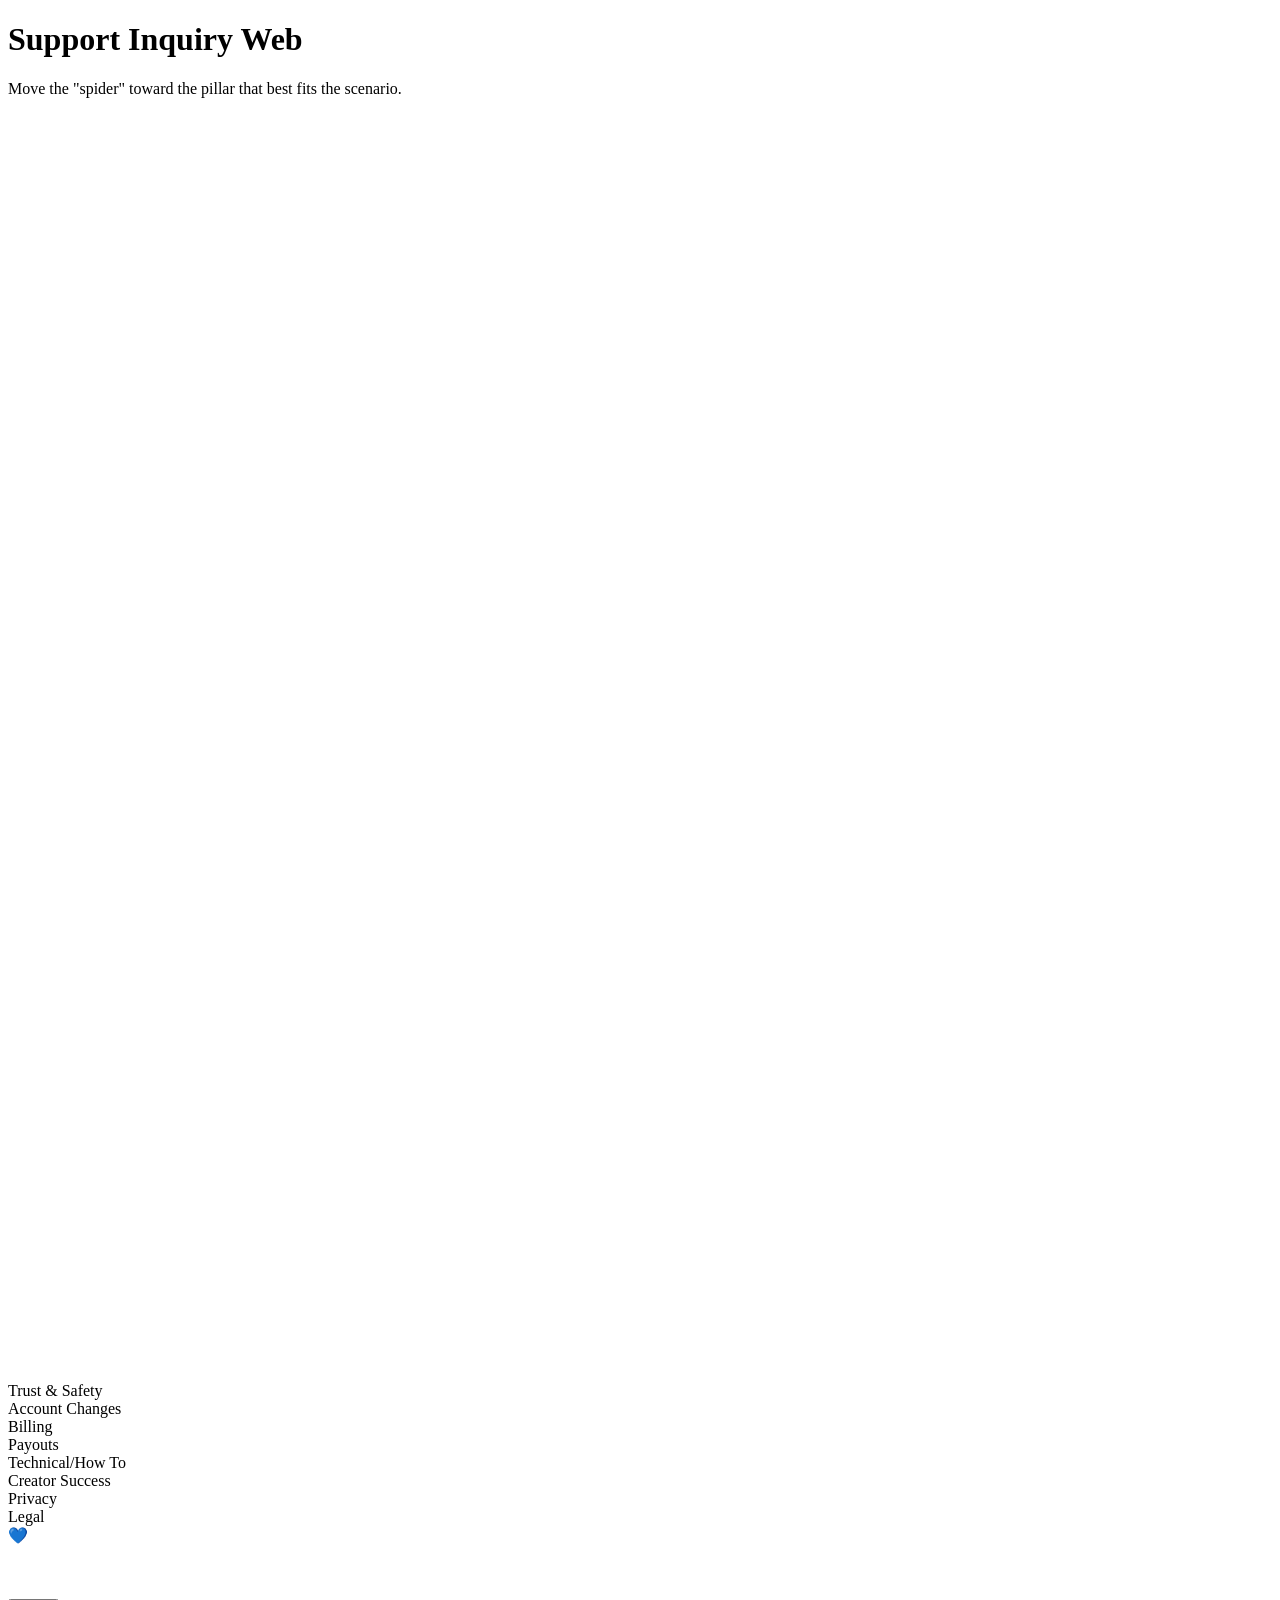
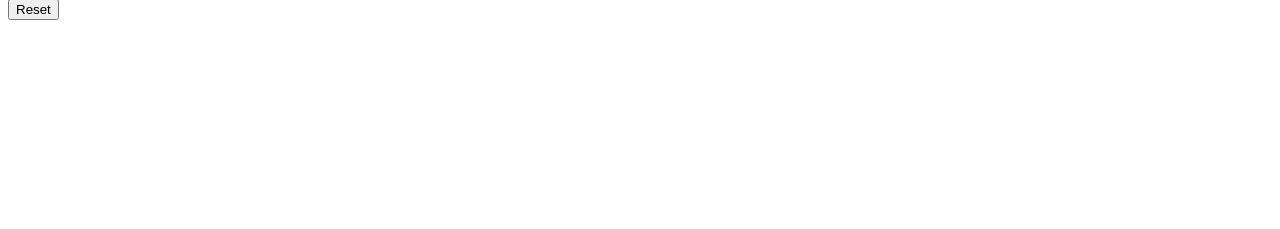
==== inquiry-routing/index.html @ e5bd2bcf "Create index.html for Support Inquiry Web This HTML file serves as the structure for the Support Inq" ====
<!DOCTYPE html>
<html>
<head>
  <meta charset="UTF-8">
  <meta name="viewport" content="width=device-width, initial-scale=1.0">
  <meta name="color-scheme" content="light dark">
  <title>Support Inquiry Web</title>

  <link rel="stylesheet" href="supportWeb.css">
  <link rel="icon" type="image/svg+xml" href="..assets/fansly_logo.png">
</head>

<body>
  <h1>Support Inquiry Web</h1>
  <p>Move the "spider" toward the pillar that best fits the scenario.</p>

  <div class="web" id="web">

    <svg class="radar-fill" viewBox="0 0 700 700">
      <polygon id="radarShape" points="" />
    </svg>

    <div class="spoke" style="transform: rotate(0deg);"></div>
    <div class="spoke" style="transform: rotate(45deg);"></div>
    <div class="spoke" style="transform: rotate(90deg);"></div>
    <div class="spoke" style="transform: rotate(135deg);"></div>
    <div class="spoke" style="transform: rotate(180deg);"></div>
    <div class="spoke" style="transform: rotate(225deg);"></div>
    <div class="spoke" style="transform: rotate(270deg);"></div>
    <div class="spoke" style="transform: rotate(315deg);"></div>

    <div class="label trust-label" 
         data-tooltip="Examples: model release, applications, banned accounts"
         data-category="trust">Trust & Safety</div>
    <div class="label account-label" 
         data-tooltip="Examples: compromised accounts, account restoration, username or email changes, locating lost accounts"
         data-category="account">Account Changes</div>
    <div class="label billing-label" 
         data-tooltip="Examples: payment issues, delayed transactions, refund requests"
         data-category="billing">Billing</div>
    <div class="label payouts-label" 
         data-tooltip="Examples: invoice requests, payout method inquiries, delayed payouts"
         data-category="payouts">Payouts</div>
    <div class="label technical-label" 
         data-tooltip="Examples: troubleshooting, how a feature works, intended behavior"
         data-category="technical">Technical/How To</div>
    <div class="label creator-label" 
         data-tooltip="Examples: partnership inquiries, marketing related"
         data-category="creator">Creator Success</div>
    <div class="label privacy-label" 
         data-tooltip="Examples: DMCA, delete my data, copy of data"
         data-category="privacy">Privacy</div>
    <div class="label legal-label" 
         data-tooltip="Examples: law enforcement requests, allegations of discrimination"
         data-category="legal">Legal</div>

    <div class="center"></div>
    <div id="spider">💙</div>
  </div>

  <br>
  <br>
  <br>

  <button class="reset-button" onclick="resetMarker()">Reset</button>

  <script src="supportWeb.js"></script>
</body>
</html>
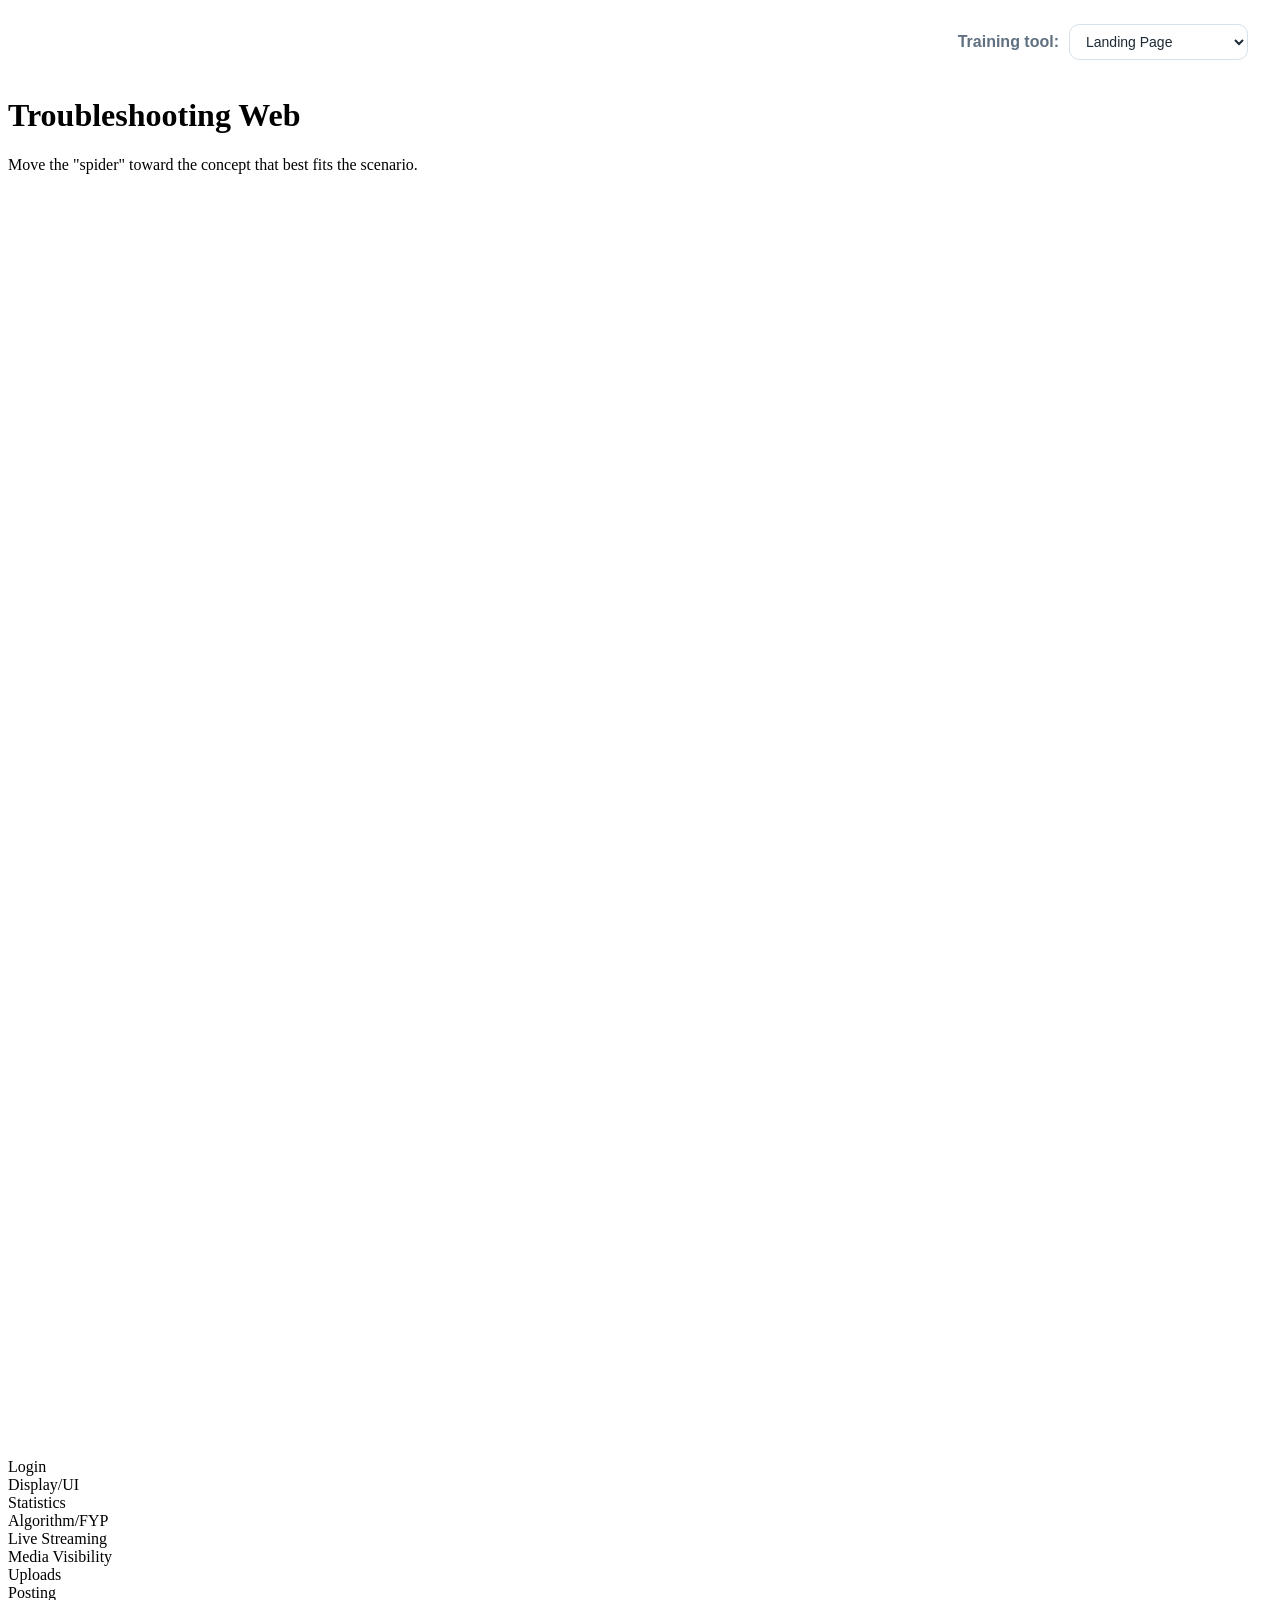
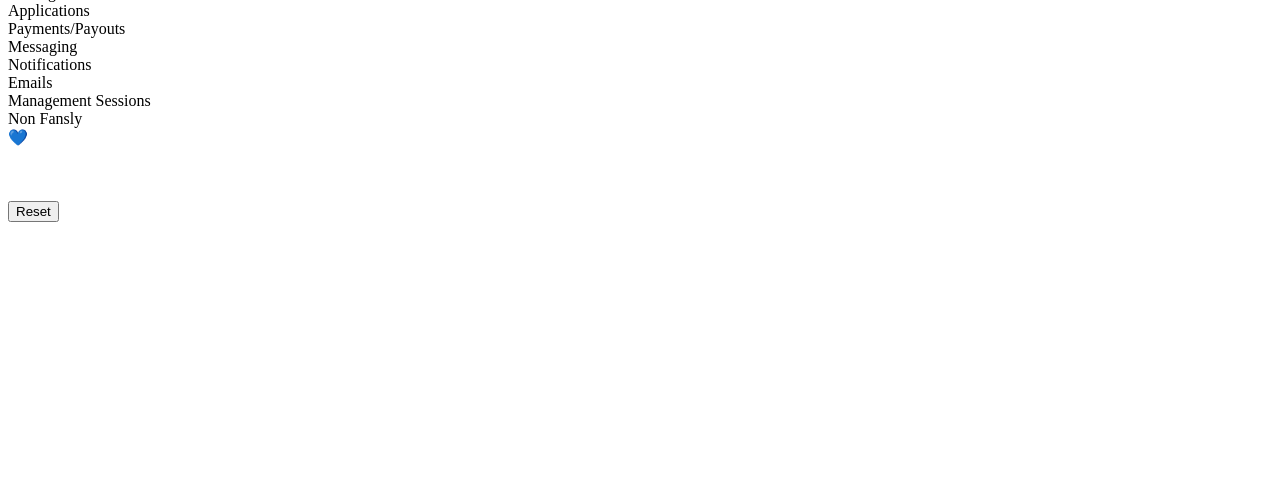
==== commit be7a419c: "Add navigation elements" ====
--- a/inquiry-routing/index.html
+++ b/inquiry-routing/index.html
@@ -4,15 +4,26 @@
   <meta charset="UTF-8">
   <meta name="viewport" content="width=device-width, initial-scale=1.0">
   <meta name="color-scheme" content="light dark">
-  <title>Support Inquiry Web</title>
+  <title>Troubleshooting Web</title>
 
-  <link rel="stylesheet" href="supportWeb.css">
-  <link rel="icon" type="image/svg+xml" href="..assets/fansly_logo.png">
+  <link rel="stylesheet" href="tsWeb.css">
+  <link rel="icon" type="image/svg+xml" href="../assets/fansly_logo.png">
+  <link rel="stylesheet" href="../shared/shared.css">
 </head>
 
 <body>
-  <h1>Support Inquiry Web</h1>
-  <p>Move the "spider" toward the pillar that best fits the scenario.</p>
+  <nav class="tool-nav">
+    <label for="toolSelect">Training tool:</label>
+
+    <select id="toolSelect" onchange="goToTool(this.value)">
+        <option value="/">Landing Page</option>
+        <option value="/inquiry-routing/">Inquiry Routing Web</option>
+        <option value="/troubleshooting/">Troubleshooting Web</option>
+    </select>
+    </nav>
+  
+  <h1>Troubleshooting Web</h1>
+  <p>Move the "spider" toward the concept that best fits the scenario.</p>
 
   <div class="web" id="web">
 
@@ -21,38 +32,66 @@
     </svg>
 
     <div class="spoke" style="transform: rotate(0deg);"></div>
-    <div class="spoke" style="transform: rotate(45deg);"></div>
-    <div class="spoke" style="transform: rotate(90deg);"></div>
-    <div class="spoke" style="transform: rotate(135deg);"></div>
-    <div class="spoke" style="transform: rotate(180deg);"></div>
-    <div class="spoke" style="transform: rotate(225deg);"></div>
-    <div class="spoke" style="transform: rotate(270deg);"></div>
-    <div class="spoke" style="transform: rotate(315deg);"></div>
+    <div class="spoke" style="transform: rotate(24deg);"></div>
+    <div class="spoke" style="transform: rotate(48deg);"></div>
+    <div class="spoke" style="transform: rotate(72deg);"></div>
+    <div class="spoke" style="transform: rotate(96deg);"></div>
+    <div class="spoke" style="transform: rotate(120deg);"></div>
+    <div class="spoke" style="transform: rotate(144deg);"></div>
+    <div class="spoke" style="transform: rotate(168deg);"></div>
+    <div class="spoke" style="transform: rotate(192deg);"></div>
+    <div class="spoke" style="transform: rotate(216deg);"></div>
+    <div class="spoke" style="transform: rotate(240deg);"></div>
+    <div class="spoke" style="transform: rotate(264deg);"></div>
+    <div class="spoke" style="transform: rotate(288deg);"></div>
+    <div class="spoke" style="transform: rotate(312deg);"></div>
+    <div class="spoke" style="transform: rotate(336deg);"></div>
 
-    <div class="label trust-label" 
-         data-tooltip="Examples: model release, applications, banned accounts"
-         data-category="trust">Trust & Safety</div>
-    <div class="label account-label" 
-         data-tooltip="Examples: compromised accounts, account restoration, username or email changes, locating lost accounts"
-         data-category="account">Account Changes</div>
-    <div class="label billing-label" 
-         data-tooltip="Examples: payment issues, delayed transactions, refund requests"
-         data-category="billing">Billing</div>
-    <div class="label payouts-label" 
-         data-tooltip="Examples: invoice requests, payout method inquiries, delayed payouts"
-         data-category="payouts">Payouts</div>
-    <div class="label technical-label" 
-         data-tooltip="Examples: troubleshooting, how a feature works, intended behavior"
-         data-category="technical">Technical/How To</div>
-    <div class="label creator-label" 
-         data-tooltip="Examples: partnership inquiries, marketing related"
-         data-category="creator">Creator Success</div>
-    <div class="label privacy-label" 
-         data-tooltip="Examples: DMCA, delete my data, copy of data"
-         data-category="privacy">Privacy</div>
-    <div class="label legal-label" 
-         data-tooltip="Examples: law enforcement requests, allegations of discrimination"
-         data-category="legal">Legal</div>
+    <div class="label login-label" 
+         data-tooltip="Examples: "
+         data-category="login">Login</div>
+    <div class="label display-label" 
+         data-tooltip="Examples: "
+         data-category="display">Display/UI</div>
+    <div class="label stats-label" 
+         data-tooltip="Examples: "
+         data-category="stats">Statistics</div>
+    <div class="label fyp-label" 
+         data-tooltip="Examples: "
+         data-category="fyp">Algorithm/FYP</div>  
+    <div class="label live-label" 
+         data-tooltip="Examples: "
+         data-category="live">Live Streaming</div>
+    <div class="label media-label" 
+         data-tooltip="Examples: "
+         data-category="media">Media Visibility</div>
+    <div class="label uploads-label" 
+         data-tooltip="Examples: "
+         data-category="uploads">Uploads</div>
+    <div class="label posts-label" 
+         data-tooltip="Examples: "
+         data-category="posts">Posting</div>
+    <div class="label apps-label" 
+         data-tooltip="Examples: "
+         data-category="apps">Applications</div>
+    <div class="label money-label" 
+         data-tooltip="Examples: "
+         data-category="money">Payments/Payouts</div>
+    <div class="label messaging-label" 
+         data-tooltip="Examples: DMs, mass messages, automated messages"
+         data-category="messaging">Messaging</div>
+    <div class="label notifs-label" 
+         data-tooltip="Examples: "
+         data-category="notifs">Notifications</div>
+    <div class="label emails-label" 
+         data-tooltip="Examples: "
+         data-category="emails">Emails</div>
+    <div class="label management-label" 
+         data-tooltip="Examples: "
+         data-category="management">Management Sessions</div>
+    <div class="label nonFansly-label" 
+         data-tooltip="Examples: "
+         data-category="nonFansly">Non Fansly</div>
 
     <div class="center"></div>
     <div id="spider">💙</div>
@@ -64,6 +103,7 @@
 
   <button class="reset-button" onclick="resetMarker()">Reset</button>
 
-  <script src="supportWeb.js"></script>
+  <script src="tsWeb.js"></script>
+  <script src="../shared/nav.js"></script>
 </body>
 </html>
--- a/shared/shared.css
+++ b/shared/shared.css
@@ -0,0 +1,35 @@
+.tool-nav {
+  display: flex;
+  justify-content: flex-end;
+  align-items: center;
+  gap: 10px;
+  padding: 16px 24px;
+  font-family: Arial, sans-serif;
+}
+
+.tool-nav label {
+  font-weight: bold;
+  color: #607080;
+}
+
+.tool-nav select {
+  background: white;
+  color: #1d2a35;
+  border: 1px solid #d8e1ea;
+  border-radius: 10px;
+  padding: 8px 12px;
+  font-size: 14px;
+  cursor: pointer;
+}
+
+@media (prefers-color-scheme: dark) {
+  .tool-nav label {
+    color: #9fb2c3;
+  }
+
+  .tool-nav select {
+    background: #18212b;
+    color: #f3f7fb;
+    border-color: #2a3947;
+  }
+}
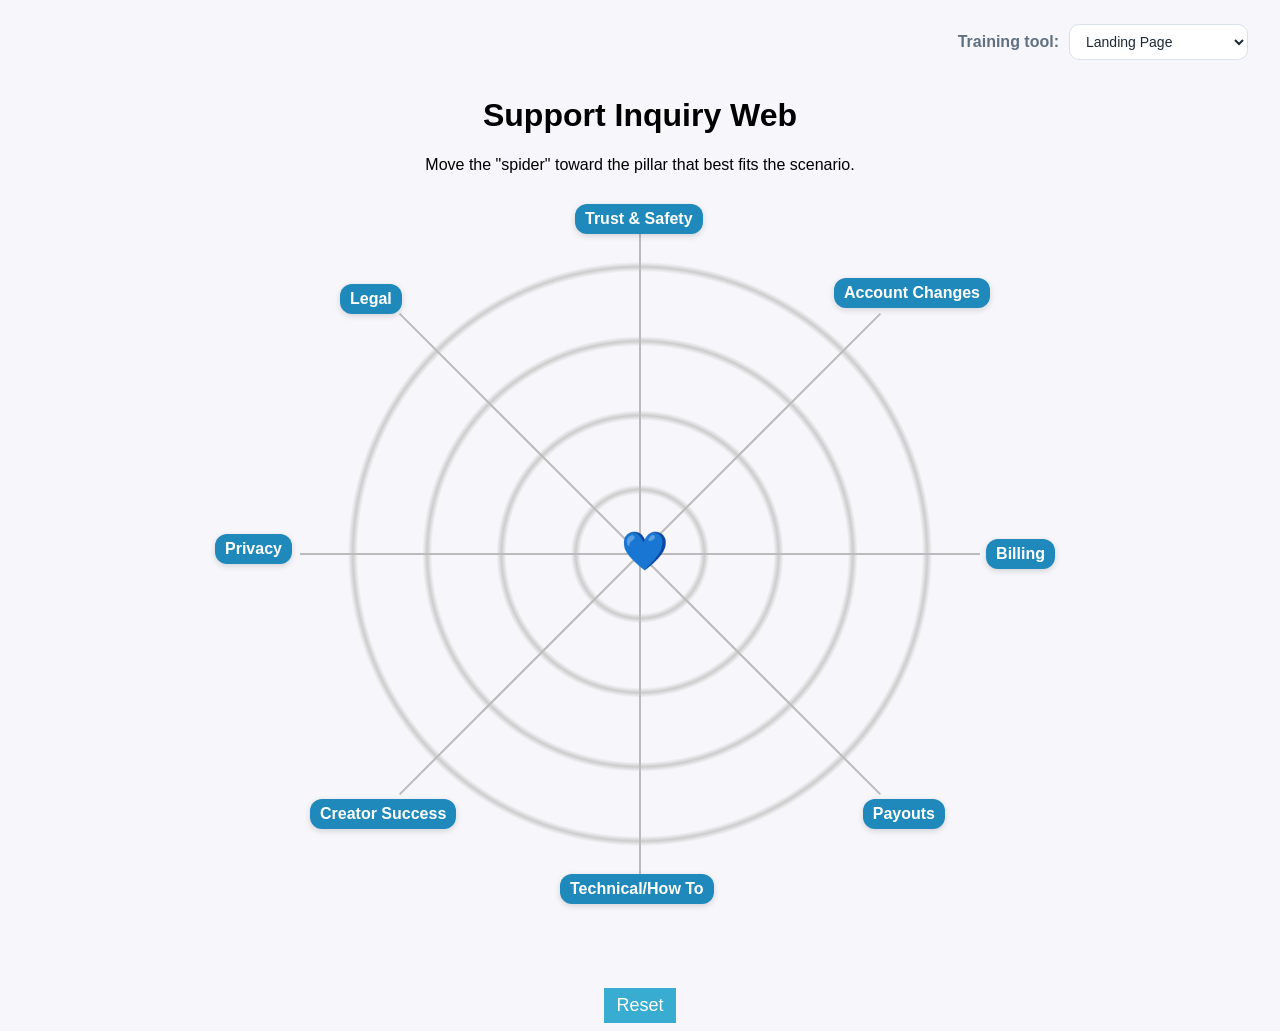
==== commit ebab7ab4: "Correct source file restored with added navigation elements" ====
--- a/inquiry-routing/index.html
+++ b/inquiry-routing/index.html
@@ -4,26 +4,26 @@
   <meta charset="UTF-8">
   <meta name="viewport" content="width=device-width, initial-scale=1.0">
   <meta name="color-scheme" content="light dark">
-  <title>Troubleshooting Web</title>
+  <title>Support Inquiry Web</title>
 
-  <link rel="stylesheet" href="tsWeb.css">
-  <link rel="icon" type="image/svg+xml" href="../assets/fansly_logo.png">
+  <link rel="stylesheet" href="supportWeb.css">
+  <link rel="icon" type="image/svg+xml" href="..assets/fansly_logo.png">
   <link rel="stylesheet" href="../shared/shared.css">
 </head>
 
 <body>
   <nav class="tool-nav">
-    <label for="toolSelect">Training tool:</label>
+     <label for="toolSelect">Training tool:</label>
 
-    <select id="toolSelect" onchange="goToTool(this.value)">
-        <option value="/">Landing Page</option>
-        <option value="/inquiry-routing/">Inquiry Routing Web</option>
-        <option value="/troubleshooting/">Troubleshooting Web</option>
-    </select>
-    </nav>
+     <select id="toolSelect" onchange="goToTool(this.value)">
+          <option value="/">Landing Page</option>
+          <option value="/inquiry-routing/">Inquiry Routing Web</option>
+          <option value="/troubleshooting/">Troubleshooting Web</option>
+     </select>
+  </nav>
   
-  <h1>Troubleshooting Web</h1>
-  <p>Move the "spider" toward the concept that best fits the scenario.</p>
+     <h1>Support Inquiry Web</h1>
+  <p>Move the "spider" toward the pillar that best fits the scenario.</p>
 
   <div class="web" id="web">
 
@@ -32,66 +32,38 @@
     </svg>
 
     <div class="spoke" style="transform: rotate(0deg);"></div>
-    <div class="spoke" style="transform: rotate(24deg);"></div>
-    <div class="spoke" style="transform: rotate(48deg);"></div>
-    <div class="spoke" style="transform: rotate(72deg);"></div>
-    <div class="spoke" style="transform: rotate(96deg);"></div>
-    <div class="spoke" style="transform: rotate(120deg);"></div>
-    <div class="spoke" style="transform: rotate(144deg);"></div>
-    <div class="spoke" style="transform: rotate(168deg);"></div>
-    <div class="spoke" style="transform: rotate(192deg);"></div>
-    <div class="spoke" style="transform: rotate(216deg);"></div>
-    <div class="spoke" style="transform: rotate(240deg);"></div>
-    <div class="spoke" style="transform: rotate(264deg);"></div>
-    <div class="spoke" style="transform: rotate(288deg);"></div>
-    <div class="spoke" style="transform: rotate(312deg);"></div>
-    <div class="spoke" style="transform: rotate(336deg);"></div>
+    <div class="spoke" style="transform: rotate(45deg);"></div>
+    <div class="spoke" style="transform: rotate(90deg);"></div>
+    <div class="spoke" style="transform: rotate(135deg);"></div>
+    <div class="spoke" style="transform: rotate(180deg);"></div>
+    <div class="spoke" style="transform: rotate(225deg);"></div>
+    <div class="spoke" style="transform: rotate(270deg);"></div>
+    <div class="spoke" style="transform: rotate(315deg);"></div>
 
-    <div class="label login-label" 
-         data-tooltip="Examples: "
-         data-category="login">Login</div>
-    <div class="label display-label" 
-         data-tooltip="Examples: "
-         data-category="display">Display/UI</div>
-    <div class="label stats-label" 
-         data-tooltip="Examples: "
-         data-category="stats">Statistics</div>
-    <div class="label fyp-label" 
-         data-tooltip="Examples: "
-         data-category="fyp">Algorithm/FYP</div>  
-    <div class="label live-label" 
-         data-tooltip="Examples: "
-         data-category="live">Live Streaming</div>
-    <div class="label media-label" 
-         data-tooltip="Examples: "
-         data-category="media">Media Visibility</div>
-    <div class="label uploads-label" 
-         data-tooltip="Examples: "
-         data-category="uploads">Uploads</div>
-    <div class="label posts-label" 
-         data-tooltip="Examples: "
-         data-category="posts">Posting</div>
-    <div class="label apps-label" 
-         data-tooltip="Examples: "
-         data-category="apps">Applications</div>
-    <div class="label money-label" 
-         data-tooltip="Examples: "
-         data-category="money">Payments/Payouts</div>
-    <div class="label messaging-label" 
-         data-tooltip="Examples: DMs, mass messages, automated messages"
-         data-category="messaging">Messaging</div>
-    <div class="label notifs-label" 
-         data-tooltip="Examples: "
-         data-category="notifs">Notifications</div>
-    <div class="label emails-label" 
-         data-tooltip="Examples: "
-         data-category="emails">Emails</div>
-    <div class="label management-label" 
-         data-tooltip="Examples: "
-         data-category="management">Management Sessions</div>
-    <div class="label nonFansly-label" 
-         data-tooltip="Examples: "
-         data-category="nonFansly">Non Fansly</div>
+    <div class="label trust-label" 
+         data-tooltip="Examples: model release, applications, banned accounts"
+         data-category="trust">Trust & Safety</div>
+    <div class="label account-label" 
+         data-tooltip="Examples: compromised accounts, account restoration, username or email changes, locating lost accounts"
+         data-category="account">Account Changes</div>
+    <div class="label billing-label" 
+         data-tooltip="Examples: payment issues, delayed transactions, refund requests"
+         data-category="billing">Billing</div>
+    <div class="label payouts-label" 
+         data-tooltip="Examples: invoice requests, payout method inquiries, delayed payouts"
+         data-category="payouts">Payouts</div>
+    <div class="label technical-label" 
+         data-tooltip="Examples: troubleshooting, how a feature works, intended behavior"
+         data-category="technical">Technical/How To</div>
+    <div class="label creator-label" 
+         data-tooltip="Examples: partnership inquiries, marketing related"
+         data-category="creator">Creator Success</div>
+    <div class="label privacy-label" 
+         data-tooltip="Examples: DMCA, delete my data, copy of data"
+         data-category="privacy">Privacy</div>
+    <div class="label legal-label" 
+         data-tooltip="Examples: law enforcement requests, allegations of discrimination"
+         data-category="legal">Legal</div>
 
     <div class="center"></div>
     <div id="spider">💙</div>
@@ -103,7 +75,7 @@
 
   <button class="reset-button" onclick="resetMarker()">Reset</button>
 
-  <script src="tsWeb.js"></script>
+  <script src="supportWeb.js"></script>
   <script src="../shared/nav.js"></script>
 </body>
 </html>
--- a/inquiry-routing/supportWeb.css
+++ b/inquiry-routing/supportWeb.css
@@ -0,0 +1,230 @@
+body {
+    font-family: Arial, sans-serif;
+    background: #f7f7fb;
+    text-align: center;
+}
+
+.web {
+    position: relative;
+    width: 700px;
+    height: 700px;
+    margin: 30px auto;
+    border-radius: 50%;
+    background:
+    radial-gradient(circle, transparent 12%, #ccc 13%, transparent 14%),
+    radial-gradient(circle, transparent 27%, #ccc 28%, transparent 29%),
+    radial-gradient(circle, transparent 42%, #ccc 43%, transparent 44%),
+    radial-gradient(circle, transparent 57%, #ccc 58%, transparent 59%),
+    radial-gradient(circle, transparent 72%, #ccc 73%, transparent 74%);
+}
+
+.spoke {
+    position: absolute;
+    width: 2px;
+    height: 340px;
+    background: #bbb;
+    left: 349px;
+    top: 10px;
+    transform-origin: bottom center;
+    z-index: 0;
+}
+
+.label {
+    position: absolute;
+    font-weight: bold;
+    background: rgb(31, 137, 187);
+    color: white;
+    padding: 6px 10px;
+    border-radius: 12px;
+    box-shadow: 0 2px 6px rgba(0,0,0,0.15);
+    cursor: default;
+    transition: transform 0.15s ease;
+    z-index: 3;
+}
+
+.label:hover {
+    transform: scale(1.03);
+}
+
+/* CUSTOM TOOLTIP */
+.label::after {
+    content: attr(data-tooltip);
+    position: absolute;
+
+    width: 220px;
+    padding: 10px 12px;
+
+    background: white;
+    color: rgb(31, 137, 187);
+
+    border-radius: 12px;
+    border: 2px solid rgb(31, 137, 187);
+
+    box-shadow: 0 4px 12px rgba(0,0,0,0.12);
+
+    font-size: 13px;
+    font-weight: normal;
+    line-height: 1.4;
+
+    opacity: 0;
+    pointer-events: none;
+
+    transition: opacity 0.2s ease;
+
+    z-index: 1000;
+
+    top: 115%;
+    left: 50%;
+    transform: translateX(-50%);
+}
+
+/* SHOW TOOLTIP ON HOVER */
+.label:hover::after {
+    opacity: 1;
+}
+
+.label.level-1 {
+    background: rgb(96, 181, 216);
+}
+
+.label.level-2 {
+    background: rgb(31, 137, 187);
+    box-shadow: 0 0 0 3px rgba(31, 137, 187, 0.20);
+}
+
+.label.level-3 {
+    background: rgb(18, 95, 132);
+    box-shadow: 0 0 0 4px rgba(31, 137, 187, 0.30);
+}
+
+.label.level-4 {
+  background: rgb(10, 65, 95);
+  box-shadow:
+    0 0 0 4px rgba(31, 137, 187, 0.35),
+    0 0 18px rgba(31, 137, 187, 0.45);
+}
+
+.trust-label {
+  top: 0;
+  left: 285px;
+}
+
+.account-label{
+  top: 74px; 
+  right: 0px;
+}
+
+.billing-label{
+  top: 335px; 
+  right: -65px;  
+}
+
+.payouts-label{
+  bottom: 75px; 
+  right: 45px;  
+}
+
+.technical-label{
+  bottom: 0; 
+  left: 270px;  
+}
+
+.creator-label{
+  bottom: 75px; 
+  left: 20px;  
+}
+
+.privacy-label{
+  top: 330px; 
+  left: -75px;
+}
+
+.legal-label{
+  top: 80px; 
+  left: 50px;  
+}
+
+#spider {
+    position: absolute;
+    font-size: 38px;
+    cursor: grab;
+    left: 331px;
+    top: 325px;
+    user-select: none;
+    z-index: 4;
+}
+
+.center {
+    position: absolute;
+    left: 285px;
+    top: 335px;
+    color: #666;
+    font-size: 14px;
+}
+
+.reset-button{
+    background-color: rgb(56, 172, 209);
+    border: none;
+    color: white;
+    font-size: 18px;
+    padding: 0.40em .70em;
+}
+
+.radar-fill {
+    position: absolute;
+    inset: 0;
+    width: 700px;
+    height: 700px;
+    pointer-events: none;
+    z-index: 1;
+}
+
+#radarShape {
+    fill: rgba(31, 137, 187, 0.28);
+    stroke: rgb(31, 137, 187);
+    stroke-width: 3;
+}
+
+@media (prefers-color-scheme: dark) {
+  body {
+    background: #121820;
+    color: #f3f7fb;
+  }
+
+  .web {
+    background:
+      radial-gradient(circle, transparent 12%, #3c4a57 13%, transparent 14%),
+      radial-gradient(circle, transparent 27%, #3c4a57 28%, transparent 29%),
+      radial-gradient(circle, transparent 42%, #3c4a57 43%, transparent 44%),
+      radial-gradient(circle, transparent 57%, #3c4a57 58%, transparent 59%),
+      radial-gradient(circle, transparent 72%, #3c4a57 73%, transparent 74%);
+  }
+
+  .spoke {
+    background: #3c4a57;
+  }
+
+  .label {
+    background: rgb(56, 172, 209);
+    color: white;
+    box-shadow: 0 2px 8px rgba(0, 0, 0, 0.35);
+  }
+
+  .label::after {
+    background: #1c2630;
+    color: #f3f7fb;
+    border-color: rgb(56, 172, 209);
+    box-shadow: 0 4px 14px rgba(0, 0, 0, 0.45);
+  }
+
+  .reset-button {
+    background-color: rgb(56, 172, 209);
+    color: white;
+    border-radius: 12px;
+  }
+
+  #radarShape {
+    fill: rgba(56, 172, 209, 0.26);
+    stroke: rgb(56, 172, 209);
+  }
+}
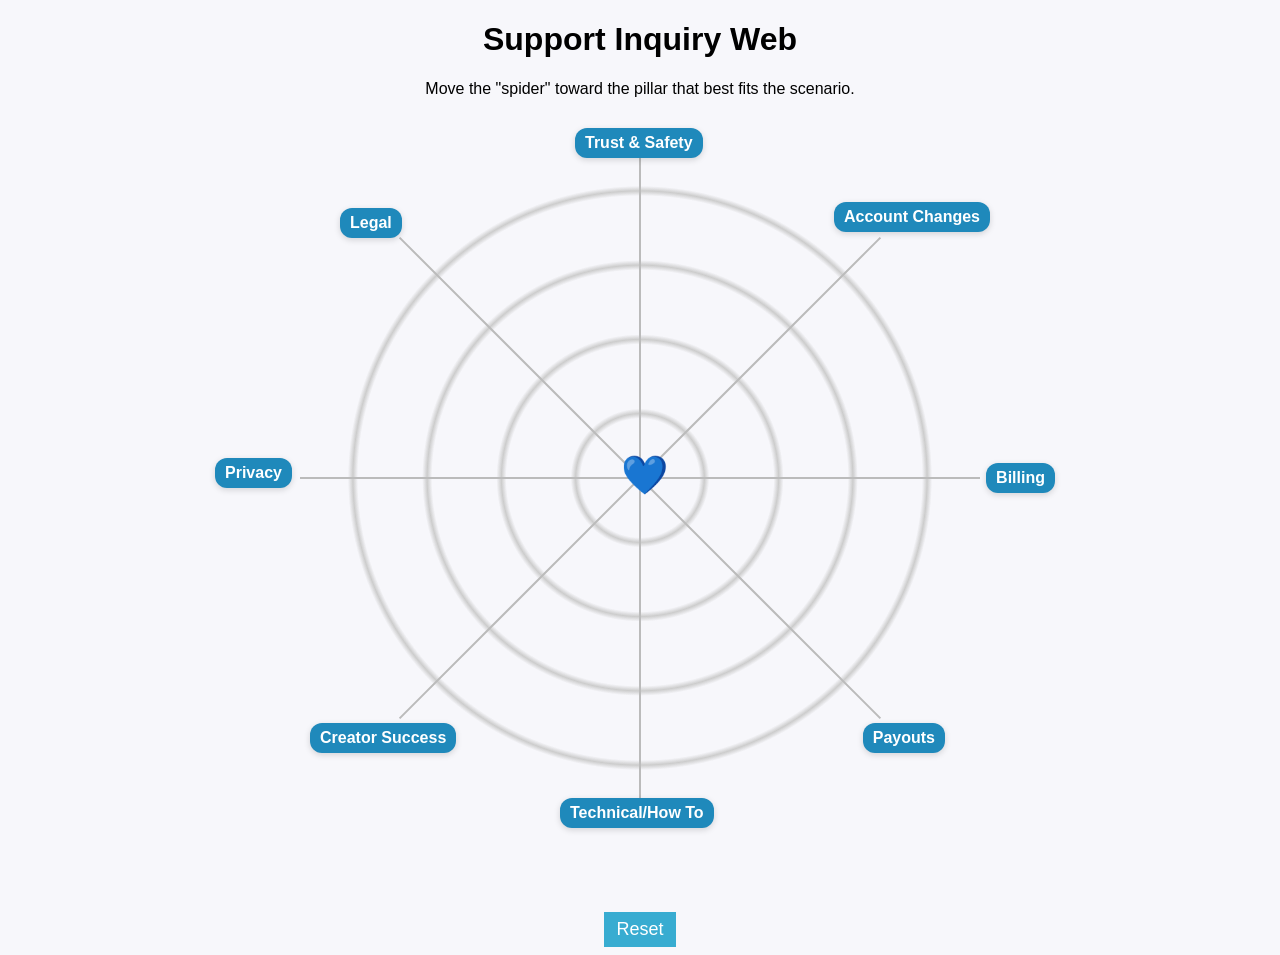
==== commit 9b5d289a: "Refactor navigation in inquiry-routing index.html Removed navigation for training tools and added a " ====
--- a/inquiry-routing/index.html
+++ b/inquiry-routing/index.html
@@ -12,17 +12,9 @@
 </head>
 
 <body>
-  <nav class="tool-nav">
-     <label for="toolSelect">Training tool:</label>
-
-     <select id="toolSelect" onchange="goToTool(this.value)">
-          <option value="/">Landing Page</option>
-          <option value="/inquiry-routing/">Inquiry Routing Web</option>
-          <option value="/troubleshooting/">Troubleshooting Web</option>
-     </select>
-  </nav>
+  <div id="toolNav"></div>
   
-     <h1>Support Inquiry Web</h1>
+  <h1>Support Inquiry Web</h1>
   <p>Move the "spider" toward the pillar that best fits the scenario.</p>
 
   <div class="web" id="web">
